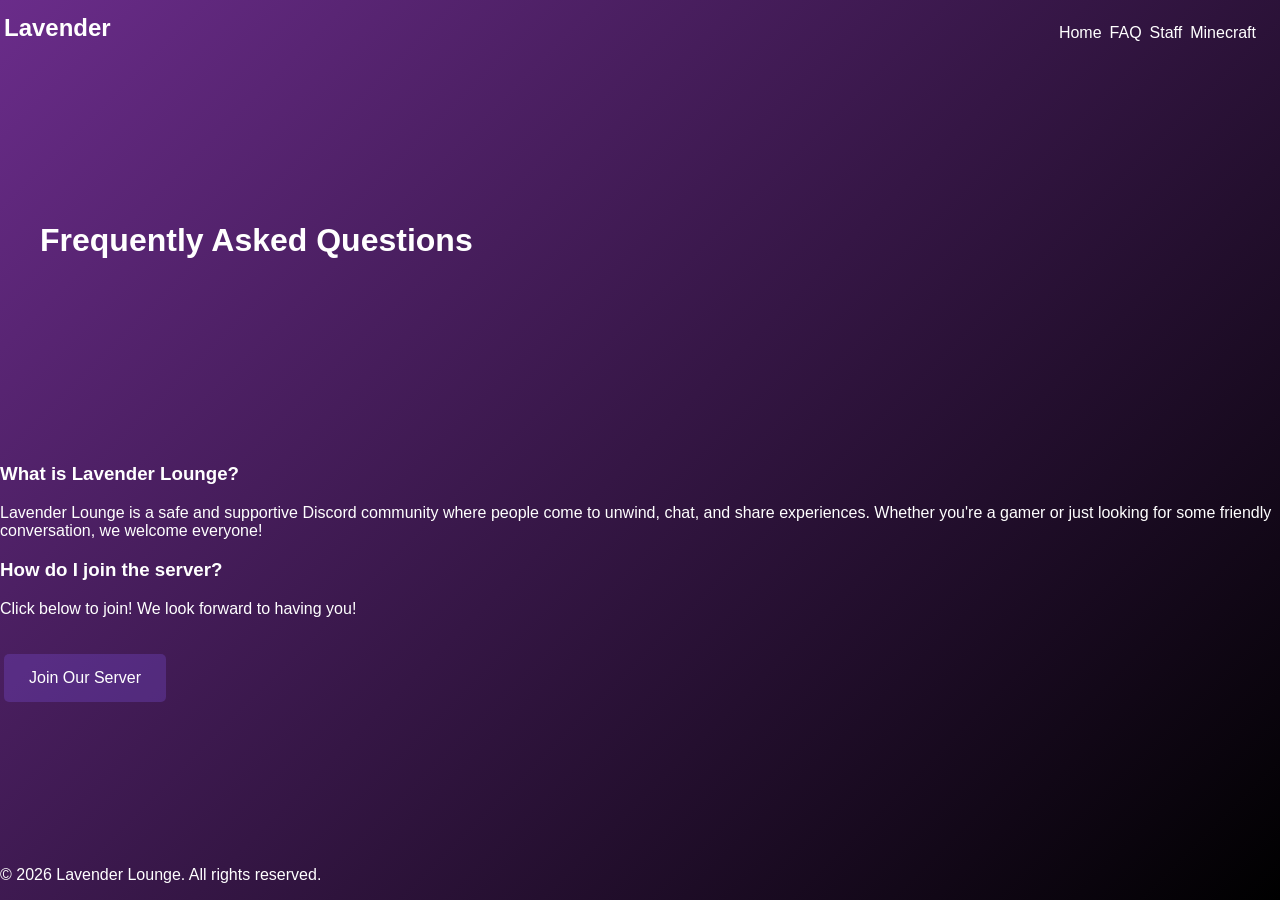
==== faq.html @ 963c54b1 "Change font, fix some styles and add minecraft" ====
<!DOCTYPE html>
<html lang="en">
<head>
  <meta charset="UTF-8">
  <meta name="viewport" content="width=device-width, initial-scale=1.0">
  <title>Lavender Lounge - FAQ</title>
  <link href="styles.css" rel="stylesheet">
  <script src="scripts.js"></script>
</head>
<body class="light-mode">
  <!-- read the comment in styles.css
  <button id="mode-toggle" class="mode-toggle"><img src="media/dark.svg"/></button>
  -->

  <!-- Navigation Bar -->
  <nav>
    <div class="navContainer">
        <h1>Lavender</h1>
        <div class="navElements">
            <a href="/">Home</a>
            <a href="faq.html">FAQ</a>
            <a href="staff.html">Staff</a>
            <a href="minecraft.html">Minecraft</a>
        </div>
    </div>
  </nav>

  <header>
    <div class="container">
      <h1>Frequently Asked Questions</h1>
    </div>
  </header>

  <section class="faq-container">
    <div class="faq-item">
      <h3>What is Lavender Lounge?</h3>
      <p>Lavender Lounge is a safe and supportive Discord community where people come to unwind, chat, and share experiences. Whether you're a gamer or just looking for some friendly conversation, we welcome everyone!</p>
    </div>
    <div class="faq-item">
      <h3>How do I join the server?</h3>
      <p>Click below to join! We look forward to having you!</p>
      <a href="YOUR_DISCORD_INVITE_LINK" class="cta-button">Join Our Server</a>
    </div>
  </section>

  <footer>
    <p>&copy; 2026 Lavender Lounge. All rights reserved.</p>
  </footer>
</body>
  </html>
---- styles.css ----
/* Global Styles */
html, body {
  height: 100%; /* Ensure both html and body stretch full height */
  margin: 0;
  padding: 0;
  font-family: "Google Sans", sans-serif;
  font-optical-sizing: auto;
  font-style: normal;
  /* background: linear-gradient(135deg, #9c59b6, #6a2c8a); Continuous gradient from purple to dark purple */ 
  background: linear-gradient(135deg, #6a2c8a, #000000);
  color: #ffffff; /* White text color for contrast */
  display: flex;
  flex-direction: column;
  justify-content: space-between;
}

h1, h2, h3 {
  color: #ffffff; /* Ensure headings are white */
  animation: fadeIn 1s ease-in-out;
}

nav {
    z-index: 999;
    position: sticky;
    top: 10px;
    border: 2px transparent;
    transition: 0.2s ease-in-out;
}

.navContainer {
    display: flex;
    flex-direction: row;
    justify-content: space-between;
}

.navElements {
    text-align: right;
    left: auto;
    display: flex;
    flex-direction: row;
    flex-wrap: nowrap;
    padding-right: 20px;
    padding-top: 10px;
}

nav p {
    margin: 0;
    padding: 0;
}
nav h1 {
    margin: 4px;
}

a {
  color: inherit;
  text-decoration: none;
  margin: 4px;
  cursor: pointer;
}

/* 
  * light and dark mode toggles have been removed for now
  * because they were causing too many issues.
  * i will revamp the system later when i have time and readd them
  * for now, the site will be fixed dark mode
  * sorry :(
*/

/* Animations */
h1, h2, h3, p {
  animation: fadeIn 1s ease-in-out;
}

@keyframes fadeIn {
  from {
    opacity: 0;
  }
  to {
    opacity: 1;
  }
}

@keyframes slideIn {
  from {
    transform: translateX(-100%);
  }
  to {
    transform: translateX(0);
  }
}

.container {
  max-width: 1200px;
  margin: 0 auto;
  padding: 20px;

}

/* Button Style */
.cta-button {
  padding: 15px 25px;
  border-radius: 5px;
  font-size: 16px;
  margin-top: 20px;
  display: inline-block;
  transition: background-color 0.3s;
  background-color: #794fd450;
}

.cta-button:hover {
  background-color: #7a4fd4;
}

/* Staff Photos */
.staff-container {
  display: flex;
  flex-wrap: wrap;
  justify-content: space-around;
  gap: 20px;
}

.staff-member {
  width: 200px;
  text-align: center;
  animation: slideIn 1s ease-out;
  background: linear-gradient(135deg, #9c53c0, #311e3a); /* this looks ugly as shit but idc rn */
  padding: 15px;
  border-radius: 10px;
  box-shadow: 0 4px 8px rgba(0, 0, 0, 0.1);
}

.staff-member img {
  width: 60px; /* Staff photo size */
  height: 60px; /* Staff photo size */
  border-radius: 50%;
  object-fit: cover;
  border: 3px solid #9c59b6;
  margin-bottom: 15px;
}

.staff-member h3 {
  font-size: 1.2rem;
  margin-top: 10px;
}

.staff-member p {
  font-size: 1rem;
  color: #e8e8e8; /* Darker text color for paragraphs in light mode */
}

/* Fun Fact Style */
.staff-member p strong {
  font-weight: 600;
  color: #9c59b6;
}

/* Mode Toggle Button
.mode-toggle {
  position: fixed;
  top: 20px;
  right: 20px;
  background-color: transparent;
  border: none;
  color: #fff;
  font-size: 2rem;
  cursor: pointer;
  z-index: 1000;
  transition: color 0.3s ease-in-out;
}
 */

.mode-toggle:hover {
  color: #9c59b6;
}
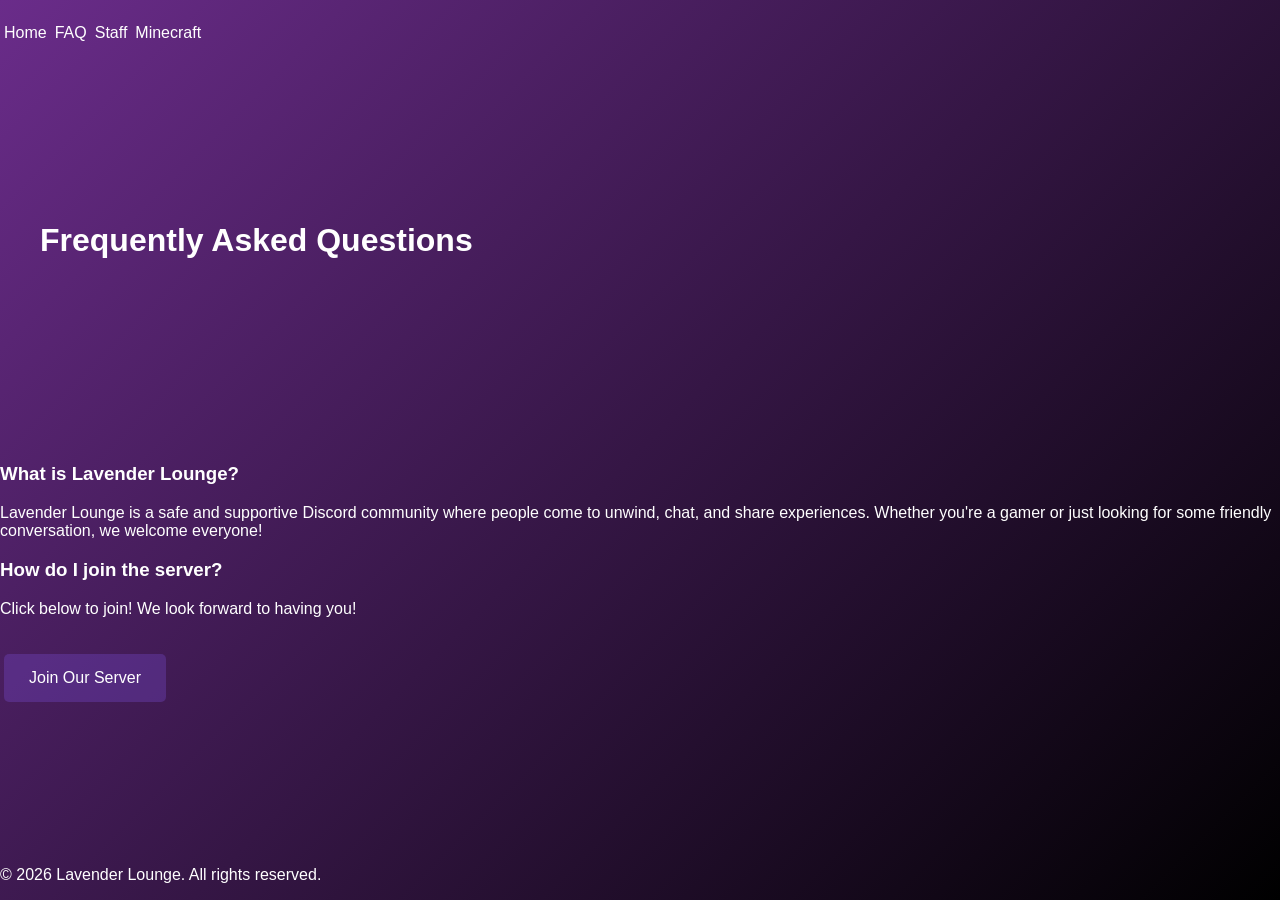
==== commit ab41d470: "remove `lavender` text" ====
--- a/faq.html
+++ b/faq.html
@@ -15,7 +15,6 @@
   <!-- Navigation Bar -->
   <nav>
     <div class="navContainer">
-        <h1>Lavender</h1>
         <div class="navElements">
             <a href="/">Home</a>
             <a href="faq.html">FAQ</a>
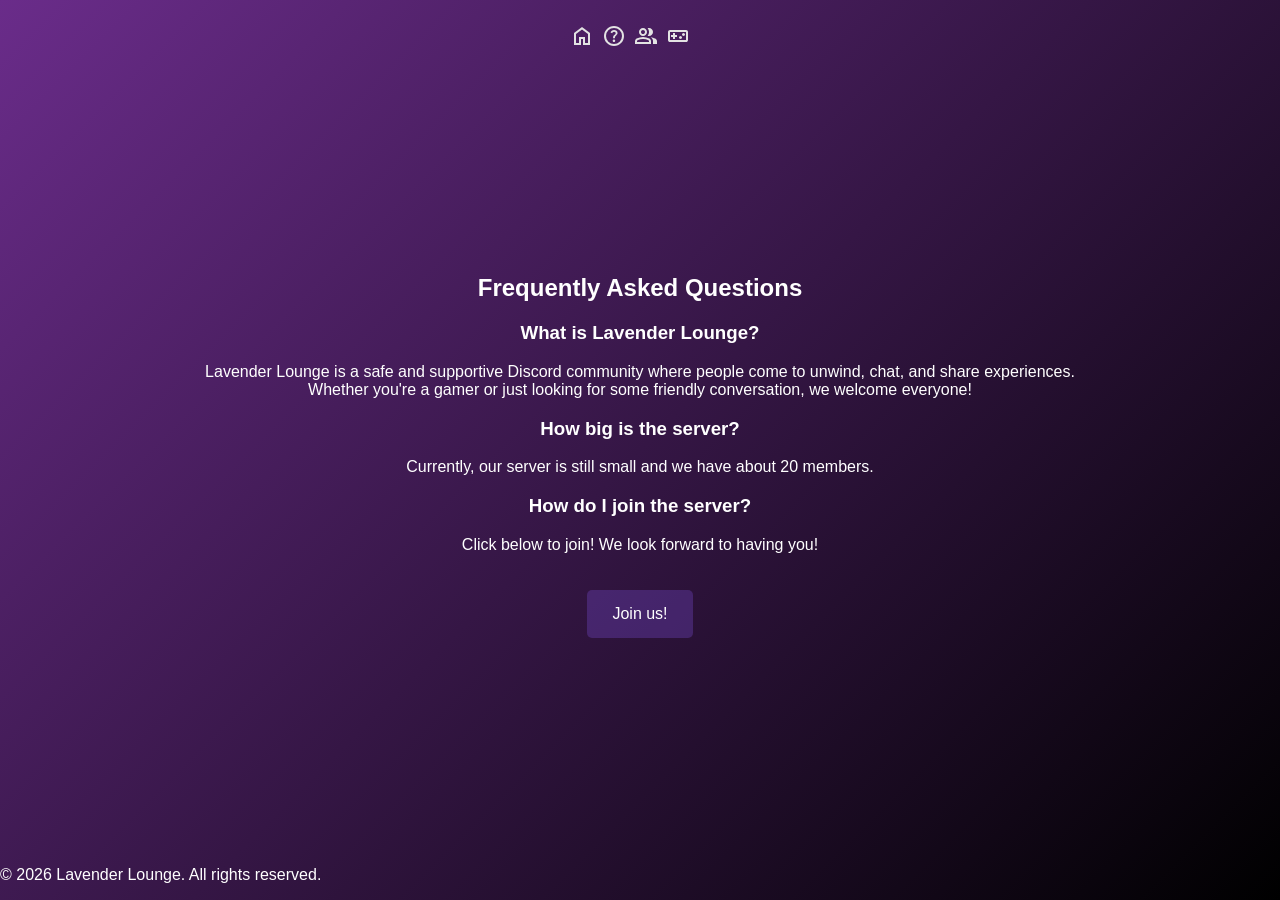
==== commit 8d4e09c6: "Merge pull request #7 from LavenderLounge/general-fixes General fixes" ====
--- a/faq.html
+++ b/faq.html
@@ -16,29 +16,28 @@
   <nav>
     <div class="navContainer">
         <div class="navElements">
-            <a href="/">Home</a>
-            <a href="faq.html">FAQ</a>
-            <a href="staff.html">Staff</a>
-            <a href="minecraft.html">Minecraft</a>
+            <a href="/"><img src="media/icons/home.svg" alt="Home" /></a>
+            <a href="faq.html"><img src="media/icons/help.svg" alt="FAQ" /></a>
+            <a href="staff.html"><img src="media/icons/group.svg" alt="Staff" /></a>
+            <a href="minecraft.html"><img src="media/icons/game.svg" alt="Minecraft" /></a>
         </div>
     </div>
   </nav>
 
-  <header>
-    <div class="container">
-      <h1>Frequently Asked Questions</h1>
-    </div>
-  </header>
-
-  <section class="faq-container">
+  <section class="container">
+    <h1>Frequently Asked Questions</h1>
     <div class="faq-item">
       <h3>What is Lavender Lounge?</h3>
-      <p>Lavender Lounge is a safe and supportive Discord community where people come to unwind, chat, and share experiences. Whether you're a gamer or just looking for some friendly conversation, we welcome everyone!</p>
+      <p>Lavender Lounge is a safe and supportive Discord community where people come to unwind, chat, and share experiences.<br>Whether you're a gamer or just looking for some friendly conversation, we welcome everyone!</p>
     </div>
     <div class="faq-item">
+      <h3>How big is the server?</h3>
+      <p>Currently, our server is still small and we have about 20 members.</p>
+    </div>
+        <div class="faq-item">
       <h3>How do I join the server?</h3>
       <p>Click below to join! We look forward to having you!</p>
-      <a href="YOUR_DISCORD_INVITE_LINK" class="cta-button">Join Our Server</a>
+      <a href="https://discord.gg/k8Jx3yT7cm" class="cta-button">Join us!</a>
     </div>
   </section>
 
--- a/styles.css
+++ b/styles.css
@@ -7,7 +7,7 @@
   font-optical-sizing: auto;
   font-style: normal;
   /* background: linear-gradient(135deg, #9c59b6, #6a2c8a); Continuous gradient from purple to dark purple */ 
-  background: linear-gradient(135deg, #6a2c8a, #000000);
+  background: linear-gradient(135deg, #6a2c8a, #000000) no-repeat fixed; 
   color: #ffffff; /* White text color for contrast */
   display: flex;
   flex-direction: column;
@@ -30,7 +30,7 @@
 .navContainer {
     display: flex;
     flex-direction: row;
-    justify-content: space-between;
+    justify-content: center;
 }
 
 .navElements {
@@ -93,6 +93,9 @@
   max-width: 1200px;
   margin: 0 auto;
   padding: 20px;
+  justify-content: center;
+  align-items: center;
+  text-align: center;
 
 }
 
@@ -172,3 +175,4 @@
 .mode-toggle:hover {
   color: #9c59b6;
 }
+
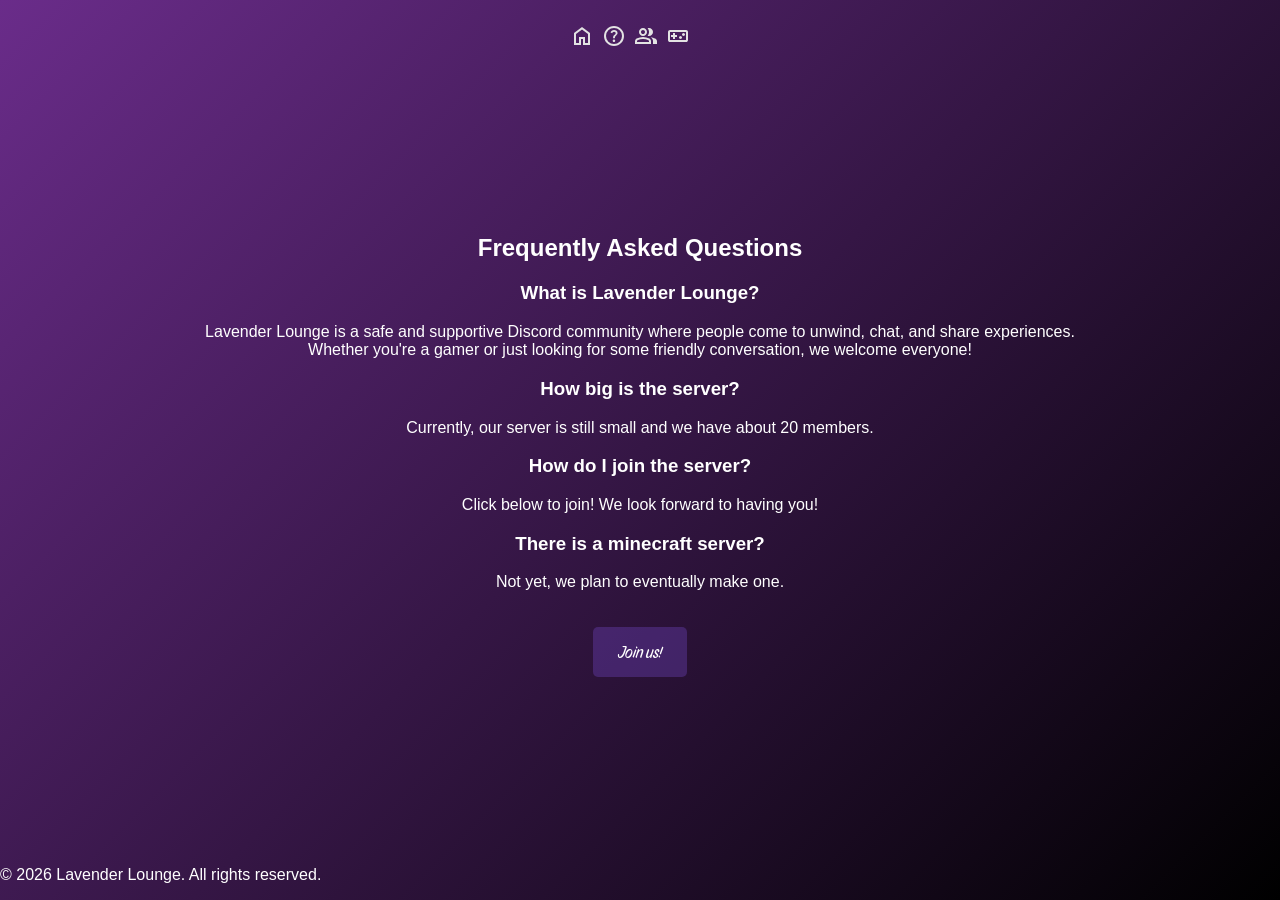
==== commit a997818a: "Revised `cte-button`, added a question to FAQ and opened staff forms nine and a half" ====
--- a/faq.html
+++ b/faq.html
@@ -5,6 +5,7 @@
   <meta name="viewport" content="width=device-width, initial-scale=1.0">
   <title>Lavender Lounge - FAQ</title>
   <link href="styles.css" rel="stylesheet">
+  <link href="https://fonts.googleapis.com/css2?family=Story+Script&display=swap" rel="stylesheet">
   <script src="scripts.js"></script>
 </head>
 <body class="light-mode">
@@ -37,12 +38,18 @@
         <div class="faq-item">
       <h3>How do I join the server?</h3>
       <p>Click below to join! We look forward to having you!</p>
-      <a href="https://discord.gg/k8Jx3yT7cm" class="cta-button">Join us!</a>
     </div>
+    <div class="faq-item">
+      <h3>There is a minecraft server?</h3>
+      <p>
+        Not yet, we plan to eventually make one.
+      </p>
+    </div>
+    <a href="https://discord.gg/k8Jx3yT7cm" class="cta-button">Join us!</a>
   </section>
 
   <footer>
     <p>&copy; 2026 Lavender Lounge. All rights reserved.</p>
   </footer>
-</body>
-  </html>
+  </body>
+</html>
--- a/styles.css
+++ b/styles.css
@@ -7,7 +7,7 @@
   font-optical-sizing: auto;
   font-style: normal;
   /* background: linear-gradient(135deg, #9c59b6, #6a2c8a); Continuous gradient from purple to dark purple */ 
-  background: linear-gradient(135deg, #6a2c8a, #000000) no-repeat fixed; 
+  background: linear-gradient(135deg, #6a2c8a, #000000) no-repeat fixed;
   color: #ffffff; /* White text color for contrast */
   display: flex;
   flex-direction: column;
@@ -104,12 +104,12 @@
   padding: 15px 25px;
   border-radius: 5px;
   font-size: 16px;
+  font-family: "Story Script", sans-serif;
   margin-top: 20px;
   display: inline-block;
   transition: background-color 0.3s;
   background-color: #794fd450;
 }
-
 .cta-button:hover {
   background-color: #7a4fd4;
 }
@@ -176,3 +176,15 @@
   color: #9c59b6;
 }
 
+.socialMediaContainer {
+  img {
+    width: auto;
+    height: auto;
+    border: none;
+    border-radius: 0;
+    box-shadow: none;
+    margin: 0;
+    padding: 0;
+    object-fit: unset;
+  }
+}
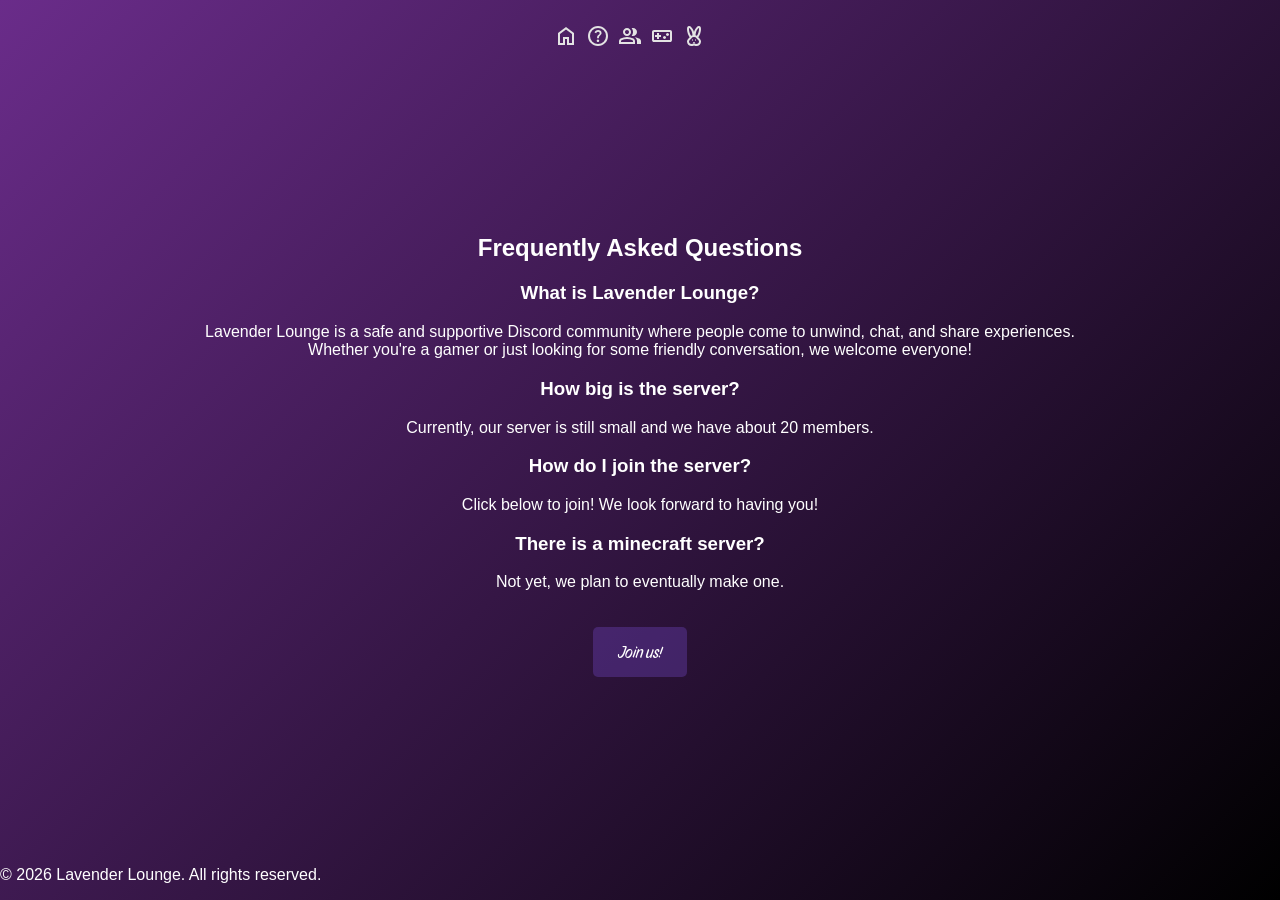
==== commit 1f8a9699: "easter egg in navbar" ====
--- a/faq.html
+++ b/faq.html
@@ -21,6 +21,7 @@
             <a href="faq.html"><img src="media/icons/help.svg" alt="FAQ" /></a>
             <a href="staff.html"><img src="media/icons/group.svg" alt="Staff" /></a>
             <a href="minecraft.html"><img src="media/icons/game.svg" alt="Minecraft" /></a>
+            <a href="https://cabbit.zone/"><img src="media/icons/rabbit.svg" alt="Rabbit"/></a>
         </div>
     </div>
   </nav>
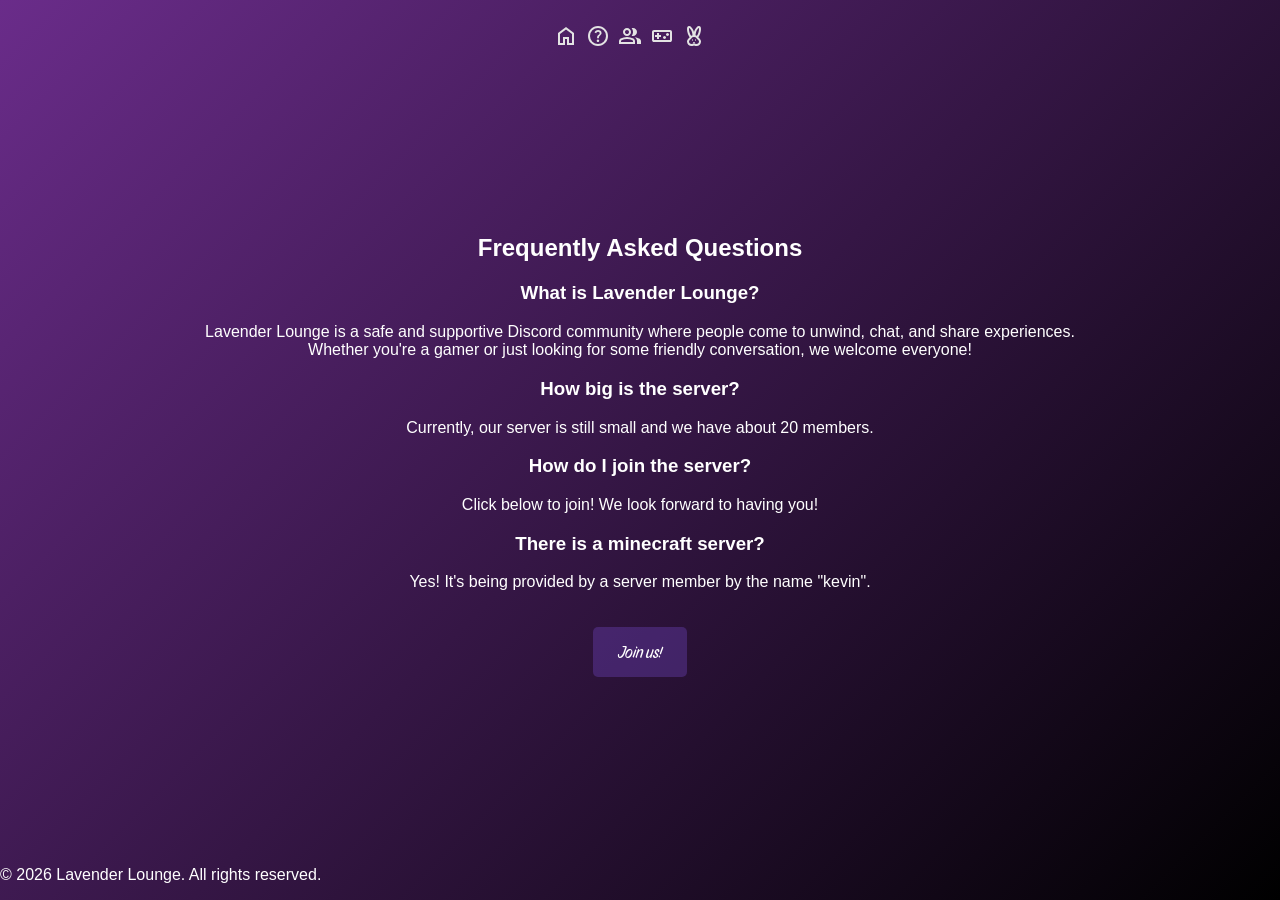
==== commit d0799c96: "Merge pull request #17 from LavenderLounge/minecraft-details changed faq" ====
--- a/faq.html
+++ b/faq.html
@@ -43,7 +43,7 @@
     <div class="faq-item">
       <h3>There is a minecraft server?</h3>
       <p>
-        Not yet, we plan to eventually make one.
+        Yes! It's being provided by a server member by the name "kevin".
       </p>
     </div>
     <a href="https://discord.gg/k8Jx3yT7cm" class="cta-button">Join us!</a>
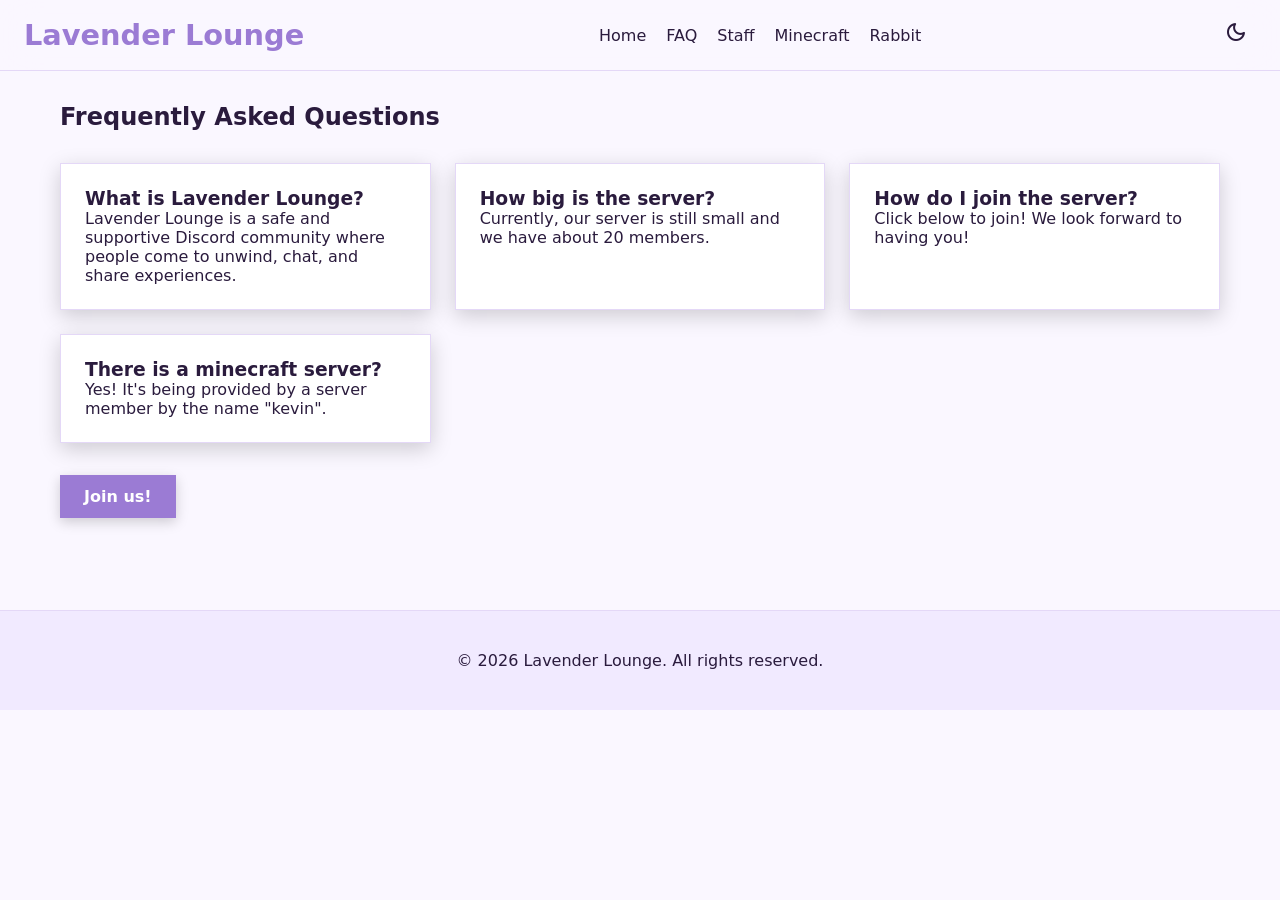
==== commit 1e3af927: "Update faq.html" ====
--- a/faq.html
+++ b/faq.html
@@ -1,56 +1,77 @@
 <!DOCTYPE html>
-<html lang="en">
+<html lang="en" data-theme="light">
 <head>
-  <meta charset="UTF-8">
-  <meta name="viewport" content="width=device-width, initial-scale=1.0">
+  <meta charset="UTF-8" />
+  <meta name="viewport" content="width=device-width, initial-scale=1.0" />
   <title>Lavender Lounge - FAQ</title>
-  <link href="styles.css" rel="stylesheet">
-  <link href="https://fonts.googleapis.com/css2?family=Story+Script&display=swap" rel="stylesheet">
-  <script src="scripts.js"></script>
+
+  <link rel="stylesheet" href="material-theme.css" />
+  <link rel="stylesheet" href="styles.css" />
+  <link href="https://fonts.googleapis.com/css2?family=Material+Symbols+Rounded" rel="stylesheet" />
+  <script defer src="script.js"></script>
 </head>
-<body class="light-mode">
-  <!-- read the comment in styles.css
-  <button id="mode-toggle" class="mode-toggle"><img src="media/dark.svg"/></button>
-  -->
 
-  <!-- Navigation Bar -->
+<body>
+
   <nav>
-    <div class="navContainer">
-        <div class="navElements">
-            <a href="/"><img src="media/icons/home.svg" alt="Home" /></a>
-            <a href="faq.html"><img src="media/icons/help.svg" alt="FAQ" /></a>
-            <a href="staff.html"><img src="media/icons/group.svg" alt="Staff" /></a>
-            <a href="minecraft.html"><img src="media/icons/game.svg" alt="Minecraft" /></a>
-            <a href="https://cabbit.zone/"><img src="media/icons/rabbit.svg" alt="Rabbit"/></a>
-        </div>
+    <div class="logo">Lavender Lounge</div>
+
+    <div class="nav-links">
+      <a href="index.html">Home</a>
+      <a href="faq.html">FAQ</a>
+      <a href="staff.html">Staff</a>
+      <a href="minecraft.html">Minecraft</a>
+      <a href="https://cabbit.zone/">Rabbit</a>
     </div>
+
+    <button id="theme-toggle">
+      <span class="material-symbols-rounded">dark_mode</span>
+    </button>
   </nav>
 
-  <section class="container">
+  <section class="container fade-in">
     <h1>Frequently Asked Questions</h1>
-    <div class="faq-item">
-      <h3>What is Lavender Lounge?</h3>
-      <p>Lavender Lounge is a safe and supportive Discord community where people come to unwind, chat, and share experiences.<br>Whether you're a gamer or just looking for some friendly conversation, we welcome everyone!</p>
+
+    <div class="grid grid-2" style="margin-top: 32px;">
+
+      <div class="card">
+        <h3>What is Lavender Lounge?</h3>
+        <p>
+          Lavender Lounge is a safe and supportive Discord community where people come to unwind, chat, and share experiences.
+        </p>
+      </div>
+
+      <div class="card">
+        <h3>How big is the server?</h3>
+        <p>
+          Currently, our server is still small and we have about 20 members.
+        </p>
+      </div>
+
+      <div class="card">
+        <h3>How do I join the server?</h3>
+        <p>
+          Click below to join! We look forward to having you!
+        </p>
+      </div>
+
+      <div class="card">
+        <h3>There is a minecraft server?</h3>
+        <p>
+          Yes! It's being provided by a server member by the name "kevin".
+        </p>
+      </div>
+
     </div>
-    <div class="faq-item">
-      <h3>How big is the server?</h3>
-      <p>Currently, our server is still small and we have about 20 members.</p>
-    </div>
-        <div class="faq-item">
-      <h3>How do I join the server?</h3>
-      <p>Click below to join! We look forward to having you!</p>
-    </div>
-    <div class="faq-item">
-      <h3>There is a minecraft server?</h3>
-      <p>
-        Yes! It's being provided by a server member by the name "kevin".
-      </p>
-    </div>
-    <a href="https://discord.gg/k8Jx3yT7cm" class="cta-button">Join us!</a>
+
+    <a href="https://discord.gg/k8Jx3yT7cm" class="button button-primary" style="margin-top: 32px;">
+      Join us!
+    </a>
   </section>
 
   <footer>
-    <p>&copy; 2026 Lavender Lounge. All rights reserved.</p>
+    <p>© 2026 Lavender Lounge. All rights reserved.</p>
   </footer>
-  </body>
+
+</body>
 </html>
--- a/material-theme.css
+++ b/material-theme.css
@@ -0,0 +1,37 @@
+/* ---------------------------------------------------------
+   Lavender Lounge — Material 3 Expressive Theme Tokens
+   Light Mode: Soft Lavender Light
+   Dark Mode: Velvet Noir Dark
+--------------------------------------------------------- */
+
+:root {
+  color-scheme: light;
+
+  --primary: #9b7bd4;
+  --on-primary: #ffffff;
+  --primary-container: #e9ddff;
+  --on-primary-container: #2a1b3d;
+
+  --secondary: #6d4fa3;
+  --on-secondary: #ffffff;
+  --secondary-container: #f0e6ff;
+  --on-secondary-container: #2d1b47;
+
+  --tertiary: #f7c7d9;
+  --on-tertiary: #3a0f1f;
+
+  --surface: #faf7ff;
+  --surface-dim: #f1eaff;
+  --surface-bright: #ffffff;
+  --on-surface: #2a1b3d;
+
+  --outline: #c9b6e8;
+  --outline-variant: #e4d8f7;
+
+  --shadow: rgba(0, 0, 0, 0.18);
+
+  --font-display: "Roboto Flex", system-ui, sans-serif;
+  --font-body: "Roboto Flex", system-ui, sans-serif;
+
+  --radius-small: 8px;
+  --radius-medium: 16
--- a/styles.css
+++ b/styles.css
@@ -1,190 +1,204 @@
-/* Global Styles */
-html, body {
-  height: 100%; /* Ensure both html and body stretch full height */
+/* ---------------------------------------------------------
+   Lavender Lounge — Material 3 Expressive Layout + Components
+--------------------------------------------------------- */
+
+* {
   margin: 0;
   padding: 0;
-  font-family: "Google Sans", sans-serif;
-  font-optical-sizing: auto;
-  font-style: normal;
-  /* background: linear-gradient(135deg, #9c59b6, #6a2c8a); Continuous gradient from purple to dark purple */ 
-  background: linear-gradient(135deg, #6a2c8a, #000000) no-repeat fixed;
-  color: #ffffff; /* White text color for contrast */
-  display: flex;
-  flex-direction: column;
-  justify-content: space-between;
-}
-
-h1, h2, h3 {
-  color: #ffffff; /* Ensure headings are white */
-  animation: fadeIn 1s ease-in-out;
-}
-
-nav {
-    z-index: 999;
-    position: sticky;
-    top: 10px;
-    border: 2px transparent;
-    transition: 0.2s ease-in-out;
-}
-
-.navContainer {
-    display: flex;
-    flex-direction: row;
-    justify-content: center;
-}
-
-.navElements {
-    text-align: right;
-    left: auto;
-    display: flex;
-    flex-direction: row;
-    flex-wrap: nowrap;
-    padding-right: 20px;
-    padding-top: 10px;
-}
-
-nav p {
-    margin: 0;
-    padding: 0;
-}
-nav h1 {
-    margin: 4px;
-}
-
-a {
-  color: inherit;
-  text-decoration: none;
-  margin: 4px;
-  cursor: pointer;
-}
-
-/* 
-  * light and dark mode toggles have been removed for now
-  * because they were causing too many issues.
-  * i will revamp the system later when i have time and readd them
-  * for now, the site will be fixed dark mode
-  * sorry :(
-*/
-
-/* Animations */
-h1, h2, h3, p {
-  animation: fadeIn 1s ease-in-out;
-}
-
-@keyframes fadeIn {
-  from {
-    opacity: 0;
-  }
-  to {
-    opacity: 1;
-  }
-}
-
-@keyframes slideIn {
-  from {
-    transform: translateX(-100%);
-  }
-  to {
-    transform: translateX(0);
-  }
+  box-sizing: border-box;
+  transition:
+    background-color var(--motion-short),
+    color var(--motion-short),
+    border-color var(--motion-short),
+    box-shadow var(--motion-short),
+    transform var(--motion-short);
+}
+
+html, body {
+  height: 100%;
+  font-family: var(--font-body);
+  background: var(--surface);
+  color: var(--on-surface);
+  overflow-x: hidden;
 }
 
 .container {
   max-width: 1200px;
   margin: 0 auto;
-  padding: 20px;
-  justify-content: center;
+  padding: 32px 20px;
+}
+
+/* NAVIGATION */
+nav {
+  position: sticky;
+  top: 0;
+  z-index: 999;
+  width: 100%;
+  backdrop-filter: blur(18px);
+  background: color-mix(in srgb, var(--surface) 80%, transparent);
+  border-bottom: 1px solid var(--outline-variant);
+  padding: 12px 24px;
+
+  display: flex;
+  justify-content: space-between;
   align-items: center;
+}
+
+nav .logo {
+  font-family: var(--font-display);
+  font-size: 1.8rem;
+  font-weight: 600;
+  color: var(--primary);
+}
+
+nav .nav-links {
+  display: flex;
+  gap: 20px;
+}
+
+nav a {
+  text-decoration: none;
+  color: var(--on-surface);
+  font-weight: 500;
+  position: relative;
+}
+
+nav a::after {
+  content: "";
+  position: absolute;
+  left: 0;
+  bottom: -3px;
+  width: 0%;
+  height: 2px;
+  background: var(--primary);
+  border-radius: var(--radius-full);
+  transition: width var(--motion-short);
+}
+
+nav a:hover::after {
+  width: 100%;
+}
+
+#theme-toggle {
+  background: none;
+  border: none;
+  cursor: pointer;
+  padding: 8px;
+  border-radius: var(--radius-full);
+  color: var(--on-surface);
+  font-size: 1.6rem;
+}
+
+#theme-toggle:hover {
+  background: color-mix(in srgb, var(--primary) 20%, transparent);
+}
+
+/* HERO */
+.hero {
+  padding: 100px 20px;
   text-align: center;
-
-}
-
-/* Button Style */
-.cta-button {
-  padding: 15px 25px;
-  border-radius: 5px;
-  font-size: 16px;
-  font-family: "Story Script", sans-serif;
-  margin-top: 20px;
+  border-radius: var(--radius-large);
+  margin: 40px auto;
+  background: linear-gradient(
+    135deg,
+    color-mix(in srgb, var(--primary) 40%, transparent),
+    color-mix(in srgb, var(--secondary) 40%, transparent)
+  );
+  color: var(--on-primary-container);
+  box-shadow: 0 20px 40px var(--shadow);
+}
+
+.hero h1 {
+  font-family: var(--font-display);
+  font-size: 3.2rem;
+  margin-bottom: 12px;
+}
+
+.hero p {
+  font-size: 1.2rem;
+  opacity: 0.9;
+}
+
+/* BUTTONS */
+.button {
   display: inline-block;
-  transition: background-color 0.3s;
-  background-color: #794fd450;
-}
-.cta-button:hover {
-  background-color: #7a4fd4;
-}
-
-/* Staff Photos */
-.staff-container {
-  display: flex;
-  flex-wrap: wrap;
-  justify-content: space-around;
-  gap: 20px;
-}
-
+  padding: 12px 24px;
+  border-radius: var(--radius-full);
+  font-weight: 600;
+  cursor: pointer;
+  text-decoration: none;
+  font-size: 1rem;
+}
+
+.button-primary {
+  background: var(--primary);
+  color: var(--on-primary);
+  box-shadow: 0 4px 12px var(--shadow);
+}
+
+.button-primary:hover {
+  transform: translateY(-2px);
+  box-shadow: 0 8px 20px var(--shadow);
+}
+
+/* CARDS */
+.card {
+  background: var(--surface-bright);
+  border-radius: var(--radius-large);
+  padding: 24px;
+  box-shadow: 0 6px 20px var(--shadow);
+  border: 1px solid var(--outline-variant);
+}
+
+.card:hover {
+  transform: translateY(-4px);
+  box-shadow: 0 12px 28px var(--shadow);
+}
+
+/* GRID */
+.grid {
+  display: grid;
+  gap: 24px;
+}
+
+.grid-2 {
+  grid-template-columns: repeat(auto-fit, minmax(300px, 1fr));
+}
+
+.grid-3 {
+  grid-template-columns: repeat(auto-fit, minmax(260px, 1fr));
+}
+
+/* STAFF */
 .staff-member {
-  width: 200px;
   text-align: center;
-  animation: slideIn 1s ease-out;
-  background: linear-gradient(135deg, #9c53c0, #311e3a); /* this looks ugly as shit but idc rn */
-  padding: 15px;
-  border-radius: 10px;
-  box-shadow: 0 4px 8px rgba(0, 0, 0, 0.1);
 }
 
 .staff-member img {
-  width: 60px; /* Staff photo size */
-  height: 60px; /* Staff photo size */
-  border-radius: 50%;
+  width: 160px;
+  height: 160px;
   object-fit: cover;
-  border: 3px solid #9c59b6;
-  margin-bottom: 15px;
-}
-
-.staff-member h3 {
-  font-size: 1.2rem;
-  margin-top: 10px;
-}
-
-.staff-member p {
-  font-size: 1rem;
-  color: #e8e8e8; /* Darker text color for paragraphs in light mode */
-}
-
-/* Fun Fact Style */
-.staff-member p strong {
-  font-weight: 600;
-  color: #9c59b6;
-}
-
-/* Mode Toggle Button
-.mode-toggle {
-  position: fixed;
-  top: 20px;
-  right: 20px;
-  background-color: transparent;
-  border: none;
-  color: #fff;
-  font-size: 2rem;
-  cursor: pointer;
-  z-index: 1000;
-  transition: color 0.3s ease-in-out;
-}
- */
-
-.mode-toggle:hover {
-  color: #9c59b6;
-}
-
-.socialMediaContainer {
-  img {
-    width: auto;
-    height: auto;
-    border: none;
-    border-radius: 0;
-    box-shadow: none;
-    margin: 0;
-    padding: 0;
-    object-fit: unset;
-  }
-}+  border-radius: var(--radius-full);
+  margin-bottom: 12px;
+  border: 3px solid var(--primary);
+}
+
+/* FOOTER */
+footer {
+  margin-top: 60px;
+  padding: 40px 20px;
+  text-align: center;
+  background: var(--surface-dim);
+  border-top: 1px solid var(--outline-variant);
+  color: var(--on-surface);
+}
+
+/* ANIMATIONS */
+.fade-in {
+  animation: fadeIn 0.8s ease-out both;
+}
+
+@keyframes fadeIn {
+  from { opacity: 0; transform: translateY(10px); }
+  to { opacity: 1; transform: translateY(0); }
+}
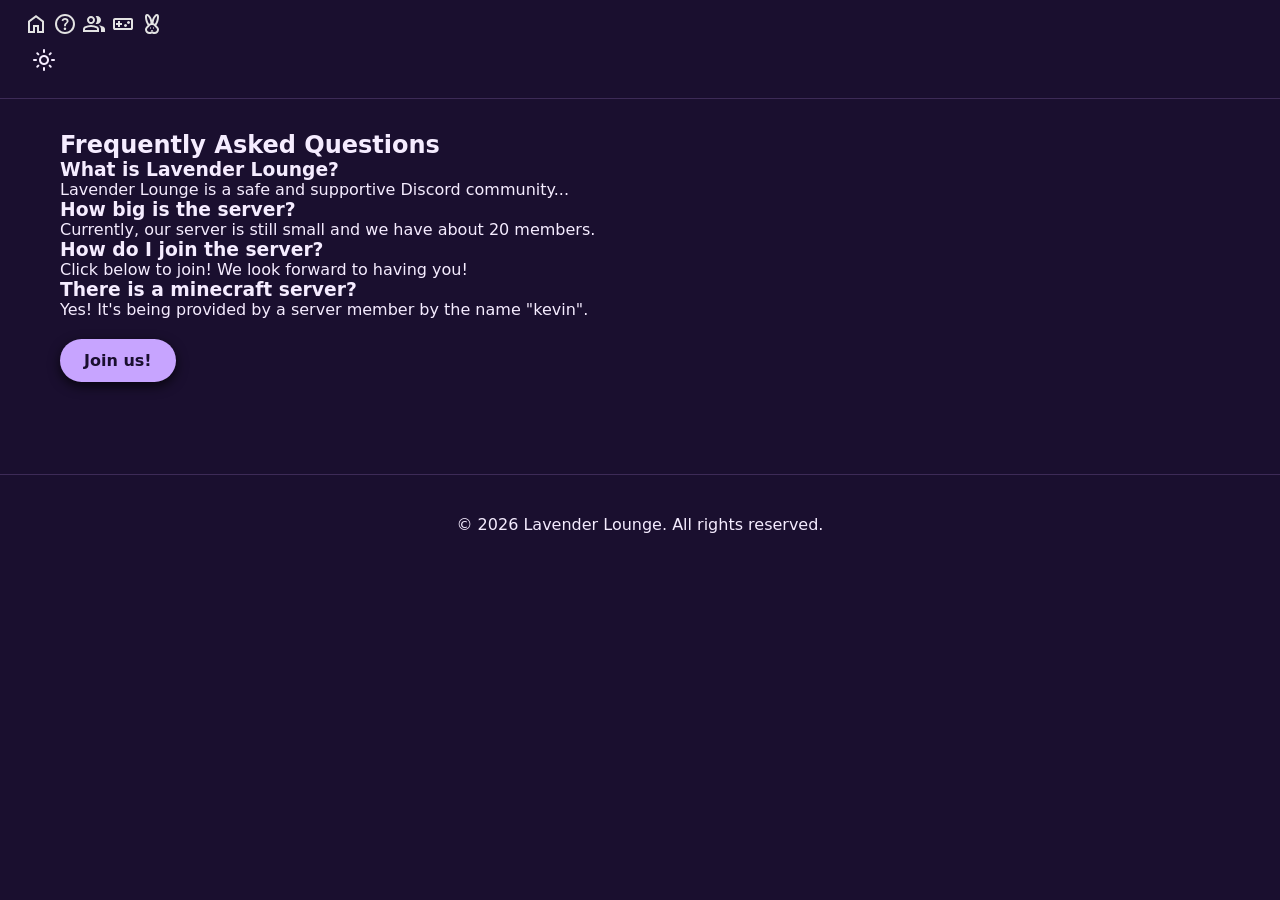
==== commit 8f17ad5e: "Update faq.html" ====
--- a/faq.html
+++ b/faq.html
@@ -1,75 +1,56 @@
 <!DOCTYPE html>
-<html lang="en" data-theme="light">
+<html lang="en" data-theme="dark">
 <head>
-  <meta charset="UTF-8" />
-  <meta name="viewport" content="width=device-width, initial-scale=1.0" />
+  <meta charset="UTF-8">
+  <meta name="viewport" content="width=device-width, initial-scale=1.0">
   <title>Lavender Lounge - FAQ</title>
 
-  <link rel="stylesheet" href="material-theme.css" />
-  <link rel="stylesheet" href="styles.css" />
-  <link href="https://fonts.googleapis.com/css2?family=Material+Symbols+Rounded" rel="stylesheet" />
+  <link rel="stylesheet" href="material-theme.css">
+  <link rel="stylesheet" href="styles.css">
+  <link rel="stylesheet" href="m3e.css">
+
+  <link href="https://fonts.googleapis.com/css2?family=Material+Symbols+Rounded" rel="stylesheet">
+
   <script defer src="script.js"></script>
 </head>
 
 <body>
 
-  <nav>
-    <div class="logo">Lavender Lounge</div>
+  <nav class="m3-surface" style="background:#1a0f2f;">
+    <div class="navContainer">
+      <div class="navElements">
+        <a href="/"><img src="media/icons/home.svg"></a>
+        <a href="faq.html"><img src="media/icons/help.svg"></a>
+        <a href="staff.html"><img src="media/icons/group.svg"></a>
+        <a href="minecraft.html"><img src="media/icons/game.svg"></a>
+        <a href="https://cabbit.zone/"><img src="media/icons/rabbit.svg"></a>
+      </div>
 
-    <div class="nav-links">
-      <a href="index.html">Home</a>
-      <a href="faq.html">FAQ</a>
-      <a href="staff.html">Staff</a>
-      <a href="minecraft.html">Minecraft</a>
-      <a href="https://cabbit.zone/">Rabbit</a>
+      <button id="theme-toggle" class="icon-button">
+        <span class="material-symbols-rounded">light_mode</span>
+      </button>
     </div>
-
-    <button id="theme-toggle">
-      <span class="material-symbols-rounded">dark_mode</span>
-    </button>
   </nav>
 
-  <section class="container fade-in">
+  <section class="container m3-surface">
     <h1>Frequently Asked Questions</h1>
 
-    <div class="grid grid-2" style="margin-top: 32px;">
+    <h3>What is Lavender Lounge?</h3>
+    <p>Lavender Lounge is a safe and supportive Discord community...</p>
 
-      <div class="card">
-        <h3>What is Lavender Lounge?</h3>
-        <p>
-          Lavender Lounge is a safe and supportive Discord community where people come to unwind, chat, and share experiences.
-        </p>
-      </div>
+    <h3>How big is the server?</h3>
+    <p>Currently, our server is still small and we have about 20 members.</p>
 
-      <div class="card">
-        <h3>How big is the server?</h3>
-        <p>
-          Currently, our server is still small and we have about 20 members.
-        </p>
-      </div>
+    <h3>How do I join the server?</h3>
+    <p>Click below to join! We look forward to having you!</p>
 
-      <div class="card">
-        <h3>How do I join the server?</h3>
-        <p>
-          Click below to join! We look forward to having you!
-        </p>
-      </div>
+    <h3>There is a minecraft server?</h3>
+    <p>Yes! It's being provided by a server member by the name "kevin".</p>
 
-      <div class="card">
-        <h3>There is a minecraft server?</h3>
-        <p>
-          Yes! It's being provided by a server member by the name "kevin".
-        </p>
-      </div>
-
-    </div>
-
-    <a href="https://discord.gg/k8Jx3yT7cm" class="button button-primary" style="margin-top: 32px;">
-      Join us!
-    </a>
+    <a href="https://discord.gg/k8Jx3yT7cm" class="m3-button" style="margin-top:20px;">Join us!</a>
   </section>
 
-  <footer>
+  <footer class="m3-surface">
     <p>© 2026 Lavender Lounge. All rights reserved.</p>
   </footer>
 
--- a/material-theme.css
+++ b/material-theme.css
@@ -1,37 +1,49 @@
 /* ---------------------------------------------------------
    Lavender Lounge — Material 3 Expressive Theme Tokens
-   Light Mode: Soft Lavender Light
-   Dark Mode: Velvet Noir Dark
+   Default Theme: Dark (Royal Purple)
 --------------------------------------------------------- */
 
 :root {
-  color-scheme: light;
+  color-scheme: dark;
 
-  --primary: #9b7bd4;
-  --on-primary: #ffffff;
-  --primary-container: #e9ddff;
-  --on-primary-container: #2a1b3d;
+  /* Royal Purple Primary */
+  --primary: #c7a4ff;
+  --on-primary: #1a0f2f;
+  --primary-container: #3b1a5a;
+  --on-primary-container: #f5ecff;
 
-  --secondary: #6d4fa3;
-  --on-secondary: #ffffff;
-  --secondary-container: #f0e6ff;
-  --on-secondary-container: #2d1b47;
+  /* Secondary Lavender */
+  --secondary: #b38cff;
+  --on-secondary: #1a0f2f;
+  --secondary-container: #2e1747;
+  --on-secondary-container: #f5ecff;
 
-  --tertiary: #f7c7d9;
-  --on-tertiary: #3a0f1f;
+  /* Pink Accent */
+  --tertiary: #f3a9d6;
+  --on-tertiary: #2a0a16;
 
-  --surface: #faf7ff;
-  --surface-dim: #f1eaff;
-  --surface-bright: #ffffff;
-  --on-surface: #2a1b3d;
+  /* Royal Purple Surfaces */
+  --surface: #1a0f2f;
+  --surface-dim: #140a24;
+  --surface-bright: #24133d;
+  --on-surface: #f5ecff;
 
-  --outline: #c9b6e8;
-  --outline-variant: #e4d8f7;
+  /* Outlines */
+  --outline: #6a4f8f;
+  --outline-variant: #3d2b57;
 
-  --shadow: rgba(0, 0, 0, 0.18);
+  /* Shadows */
+  --shadow: rgba(0, 0, 0, 0.7);
 
+  /* Fonts */
   --font-display: "Roboto Flex", system-ui, sans-serif;
   --font-body: "Roboto Flex", system-ui, sans-serif;
 
+  /* Radii */
   --radius-small: 8px;
-  --radius-medium: 16
+  --radius-medium: 16px;
+  --radius-large: 28px;
+  --radius-full: 999px;
+
+  --motion-short: 160ms cubic-bezier(0.2, 0, 0, 1);
+}
--- a/m3e.css
+++ b/m3e.css
@@ -0,0 +1,62 @@
+/* ---------------------------------------------------------
+   Lavender Lounge — Material 3 Expressive Add‑On
+   Enhances your existing design WITHOUT changing layout
+--------------------------------------------------------- */
+
+:root {
+  --m3-transition: 180ms cubic-bezier(0.2, 0, 0, 1);
+}
+
+.m3-surface {
+  background: var(--surface);
+  color: var(--on-surface);
+  transition: background var(--m3-transition), color var(--m3-transition);
+}
+
+/* Elevated cards */
+.m3-card {
+  background: var(--surface-bright);
+  border-radius: 20px;
+  padding: 20px;
+  box-shadow: 0 6px 20px var(--shadow);
+  border: 1px solid var(--outline-variant);
+  transition: box-shadow var(--m3-transition), transform var(--m3-transition);
+}
+
+.m3-card:hover {
+  transform: translateY(-4px);
+  box-shadow: 0 12px 28px var(--shadow);
+}
+
+/* Buttons */
+.m3-button {
+  background: var(--primary);
+  color: var(--on-primary);
+  padding: 12px 24px;
+  border-radius: 999px;
+  display: inline-block;
+  font-weight: 600;
+  text-decoration: none;
+  box-shadow: 0 4px 12px var(--shadow);
+  transition: transform var(--m3-transition), box-shadow var(--m3-transition);
+}
+
+.m3-button:hover {
+  transform: translateY(-2px);
+  box-shadow: 0 8px 20px var(--shadow);
+}
+
+/* Theme toggle */
+.icon-button {
+  background: none;
+  border: none;
+  cursor: pointer;
+  padding: 8px;
+  border-radius: 50%;
+  color: var(--on-surface);
+  transition: background var(--m3-transition);
+}
+
+.icon-button:hover {
+  background: color-mix(in srgb, var(--primary) 20%, transparent);
+}
